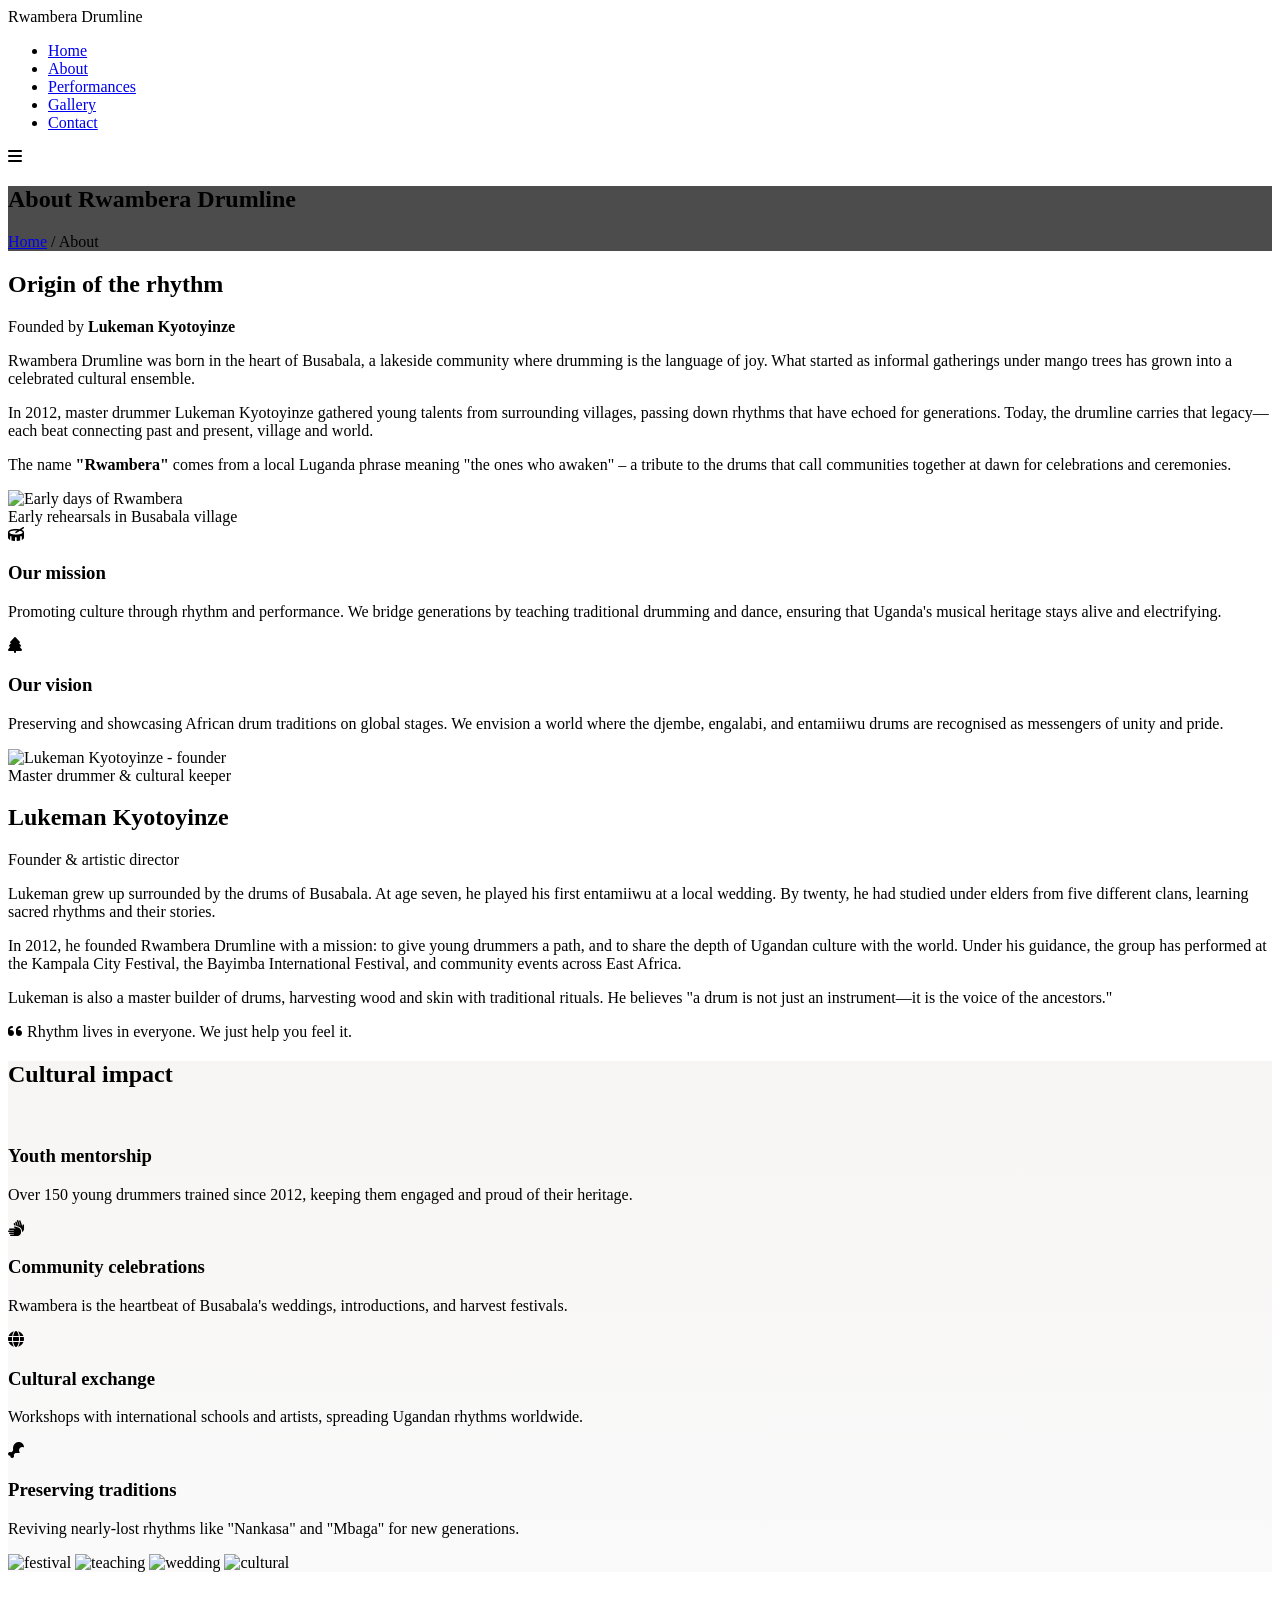
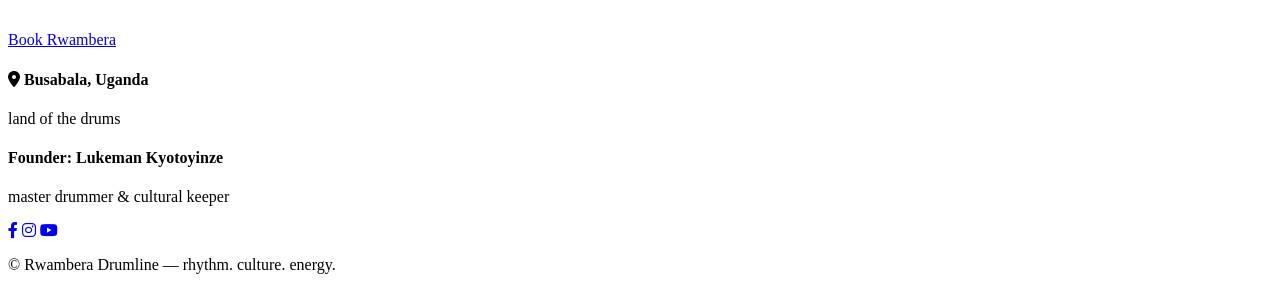
==== about.html @ b20c9728 "Create about.html" ====
<!DOCTYPE html>
<html lang="en">
<head>
  <meta charset="UTF-8">
  <meta name="viewport" content="width=device-width, initial-scale=1.0">
  <title>About Rwambera Drumline | rhythm. culture. energy.</title>
  <!-- Google Fonts + Font Awesome -->
  <link rel="preconnect" href="https://fonts.googleapis.com">
  <link rel="preconnect" href="https://fonts.gstatic.com" crossorigin>
  <link href="https://fonts.googleapis.com/css2?family=Montserrat:wght@400;600;800&family=Playfair+Display:wght@700&display=swap" rel="stylesheet">
  <link rel="stylesheet" href="https://cdnjs.cloudflare.com/ajax/libs/font-awesome/6.0.0-beta3/css/all.min.css">
  <link rel="stylesheet" href="/css/styles.css">
</head>
<body>
  <!-- ========== NAVIGATION BAR (same as index) ========== -->
  <nav class="navbar">
    <div class="container nav-container">
      <div class="logo">Rwambera<span> Drumline</span></div>
      <ul class="nav-menu">
        <li><a href="/index.html">Home</a></li>
        <li><a href="/about.html" class="active">About</a></li>
        <li><a href="/performances.html">Performances</a></li>
        <li><a href="/gallery.html">Gallery</a></li>
        <li><a href="/contact.html">Contact</a></li>
      </ul>
      <div class="hamburger"><i class="fas fa-bars"></i></div>
    </div>
  </nav>

  <!-- ========== PAGE HEADER BANNER ========== -->
  <section class="page-header" style="background-image: linear-gradient(rgba(0,0,0,0.7), rgba(0,0,0,0.7)), url('https://via.placeholder.com/1600x500/6b3f2a/ffd966?text=Drummers+silhouette+wide');">
    <div class="container page-header-content">
      <h1 class="reveal-up">About Rwambera Drumline</h1>
      <div class="breadcrumb reveal-up">
        <a href="/index.html">Home</a> <span>/</span> About
      </div>
    </div>
  </section>

  <!-- ========== STORY SECTION (origin & founder) ========== -->
  <section class="section story-section">
    <div class="container story-grid">
      <div class="story-text reveal-left">
        <h2>Origin of the rhythm</h2>
        <p class="founder-tag">Founded by <strong>Lukeman Kyotoyinze</strong></p>
        <p class="lead">Rwambera Drumline was born in the heart of Busabala, a lakeside community where drumming is the language of joy. What started as informal gatherings under mango trees has grown into a celebrated cultural ensemble.</p>
        <p>In 2012, master drummer Lukeman Kyotoyinze gathered young talents from surrounding villages, passing down rhythms that have echoed for generations. Today, the drumline carries that legacy—each beat connecting past and present, village and world.</p>
        <p>The name <strong>"Rwambera"</strong> comes from a local Luganda phrase meaning "the ones who awaken" – a tribute to the drums that call communities together at dawn for celebrations and ceremonies.</p>
      </div>
      <div class="story-image reveal-right">
        <img src="https://via.placeholder.com/600x500/8b5a2b/ffd966?text=Early+drummers+in+Busabala" alt="Early days of Rwambera">
        <div class="image-caption">Early rehearsals in Busabala village</div>
      </div>
    </div>
  </section>

  <!-- ========== MISSION & VISION (icon cards) ========== -->
  <section class="section mission-vision">
    <div class="container mission-vision-grid">
      <!-- Mission card -->
      <div class="mv-card reveal-up">
        <div class="mv-icon">
          <i class="fas fa-drum"></i>
        </div>
        <h3>Our mission</h3>
        <p>Promoting culture through rhythm and performance. We bridge generations by teaching traditional drumming and dance, ensuring that Uganda's musical heritage stays alive and electrifying.</p>
      </div>
      <!-- Vision card -->
      <div class="mv-card reveal-up" data-delay="100">
        <div class="mv-icon">
          <i class="fas fa-tree"></i>
        </div>
        <h3>Our vision</h3>
        <p>Preserving and showcasing African drum traditions on global stages. We envision a world where the djembe, engalabi, and entamiiwu drums are recognised as messengers of unity and pride.</p>
      </div>
    </div>
  </section>

  <!-- ========== FOUNDER SECTION ========== -->
  <section class="section founder-section">
    <div class="container founder-grid">
      <div class="founder-image reveal-left">
        <img src="https://via.placeholder.com/500x600/4a1f1f/d4af37?text=Lukeman+Kyotoyinze" alt="Lukeman Kyotoyinze - founder">
        <div class="founder-badge">Master drummer & cultural keeper</div>
      </div>
      <div class="founder-bio reveal-right">
        <h2>Lukeman Kyotoyinze</h2>
        <p class="subtitle">Founder & artistic director</p>
        <p>Lukeman grew up surrounded by the drums of Busabala. At age seven, he played his first entamiiwu at a local wedding. By twenty, he had studied under elders from five different clans, learning sacred rhythms and their stories.</p>
        <p>In 2012, he founded Rwambera Drumline with a mission: to give young drummers a path, and to share the depth of Ugandan culture with the world. Under his guidance, the group has performed at the Kampala City Festival, the Bayimba International Festival, and community events across East Africa.</p>
        <p>Lukeman is also a master builder of drums, harvesting wood and skin with traditional rituals. He believes "a drum is not just an instrument—it is the voice of the ancestors."</p>
        <div class="founder-quote">
          <i class="fas fa-quote-left"></i> Rhythm lives in everyone. We just help you feel it.
        </div>
      </div>
    </div>
  </section>

  <!-- ========== CULTURAL IMPACT SECTION ========== -->
  <section class="section impact-section" style="background: linear-gradient(rgba(107, 63, 42, 0.05), rgba(0,0,0,0.02));">
    <div class="container">
      <h2 class="section-title reveal-up">Cultural impact</h2>
      <div class="impact-grid">
        <div class="impact-item reveal-up">
          <i class="fas fa-children"></i>
          <h3>Youth mentorship</h3>
          <p>Over 150 young drummers trained since 2012, keeping them engaged and proud of their heritage.</p>
        </div>
        <div class="impact-item reveal-up" data-delay="100">
          <i class="fas fa-hands"></i>
          <h3>Community celebrations</h3>
          <p>Rwambera is the heartbeat of Busabala's weddings, introductions, and harvest festivals.</p>
        </div>
        <div class="impact-item reveal-up" data-delay="200">
          <i class="fas fa-globe"></i>
          <h3>Cultural exchange</h3>
          <p>Workshops with international schools and artists, spreading Ugandan rhythms worldwide.</p>
        </div>
        <div class="impact-item reveal-up" data-delay="300">
          <i class="fas fa-drumstick-bite"></i>
          <h3>Preserving traditions</h3>
          <p>Reviving nearly-lost rhythms like "Nankasa" and "Mbaga" for new generations.</p>
        </div>
      </div>
      <!-- extra visual: impact image strip -->
      <div class="impact-strip">
        <img src="https://via.placeholder.com/300x180/a0522d/ffd966?text=Festival+1" alt="festival" class="reveal-up">
        <img src="https://via.placeholder.com/300x180/8b4513/ffd966?text=teaching+kids" alt="teaching" class="reveal-up">
        <img src="https://via.placeholder.com/300x180/654321/ffd966?text=wedding+drummers" alt="wedding" class="reveal-up">
        <img src="https://via.placeholder.com/300x180/9e6b3e/ffd966?text=cultural+event" alt="cultural" class="reveal-up">
      </div>
    </div>
  </section>

  <!-- ========== CALL TO ACTION (smaller) ========== -->
  <section class="section cta cta-small" style="background: var(--deep-red); color: white;">
    <div class="container cta-content">
      <h3 class="reveal-up">Let the drums tell your story</h3>
      <a href="/contact.html" class="btn btn-outline btn-light reveal-up">Book Rwambera</a>
    </div>
  </section>

  <!-- ========== FOOTER ========== -->
  <footer class="footer">
    <div class="container footer-grid">
      <div>
        <h4><i class="fas fa-map-marker-alt gold-icon"></i> Busabala, Uganda</h4>
        <p>land of the drums</p>
      </div>
      <div>
        <h4>Founder: Lukeman Kyotoyinze</h4>
        <p>master drummer & cultural keeper</p>
      </div>
      <div class="social-links">
        <a href="#" aria-label="Facebook"><i class="fab fa-facebook-f"></i></a>
        <a href="#" aria-label="Instagram"><i class="fab fa-instagram"></i></a>
        <a href="#" aria-label="YouTube"><i class="fab fa-youtube"></i></a>
        <a href="#" aria-label="X"><i class="fab fa-x-twitter"></i></a>
      </div>
    </div>
    <div class="container bottom-credit">
      <p>© Rwambera Drumline — rhythm. culture. energy.</p>
    </div>
  </footer>

  <!-- external javascript -->
  <script src="/js/main.js"></script>
</body>
</html>
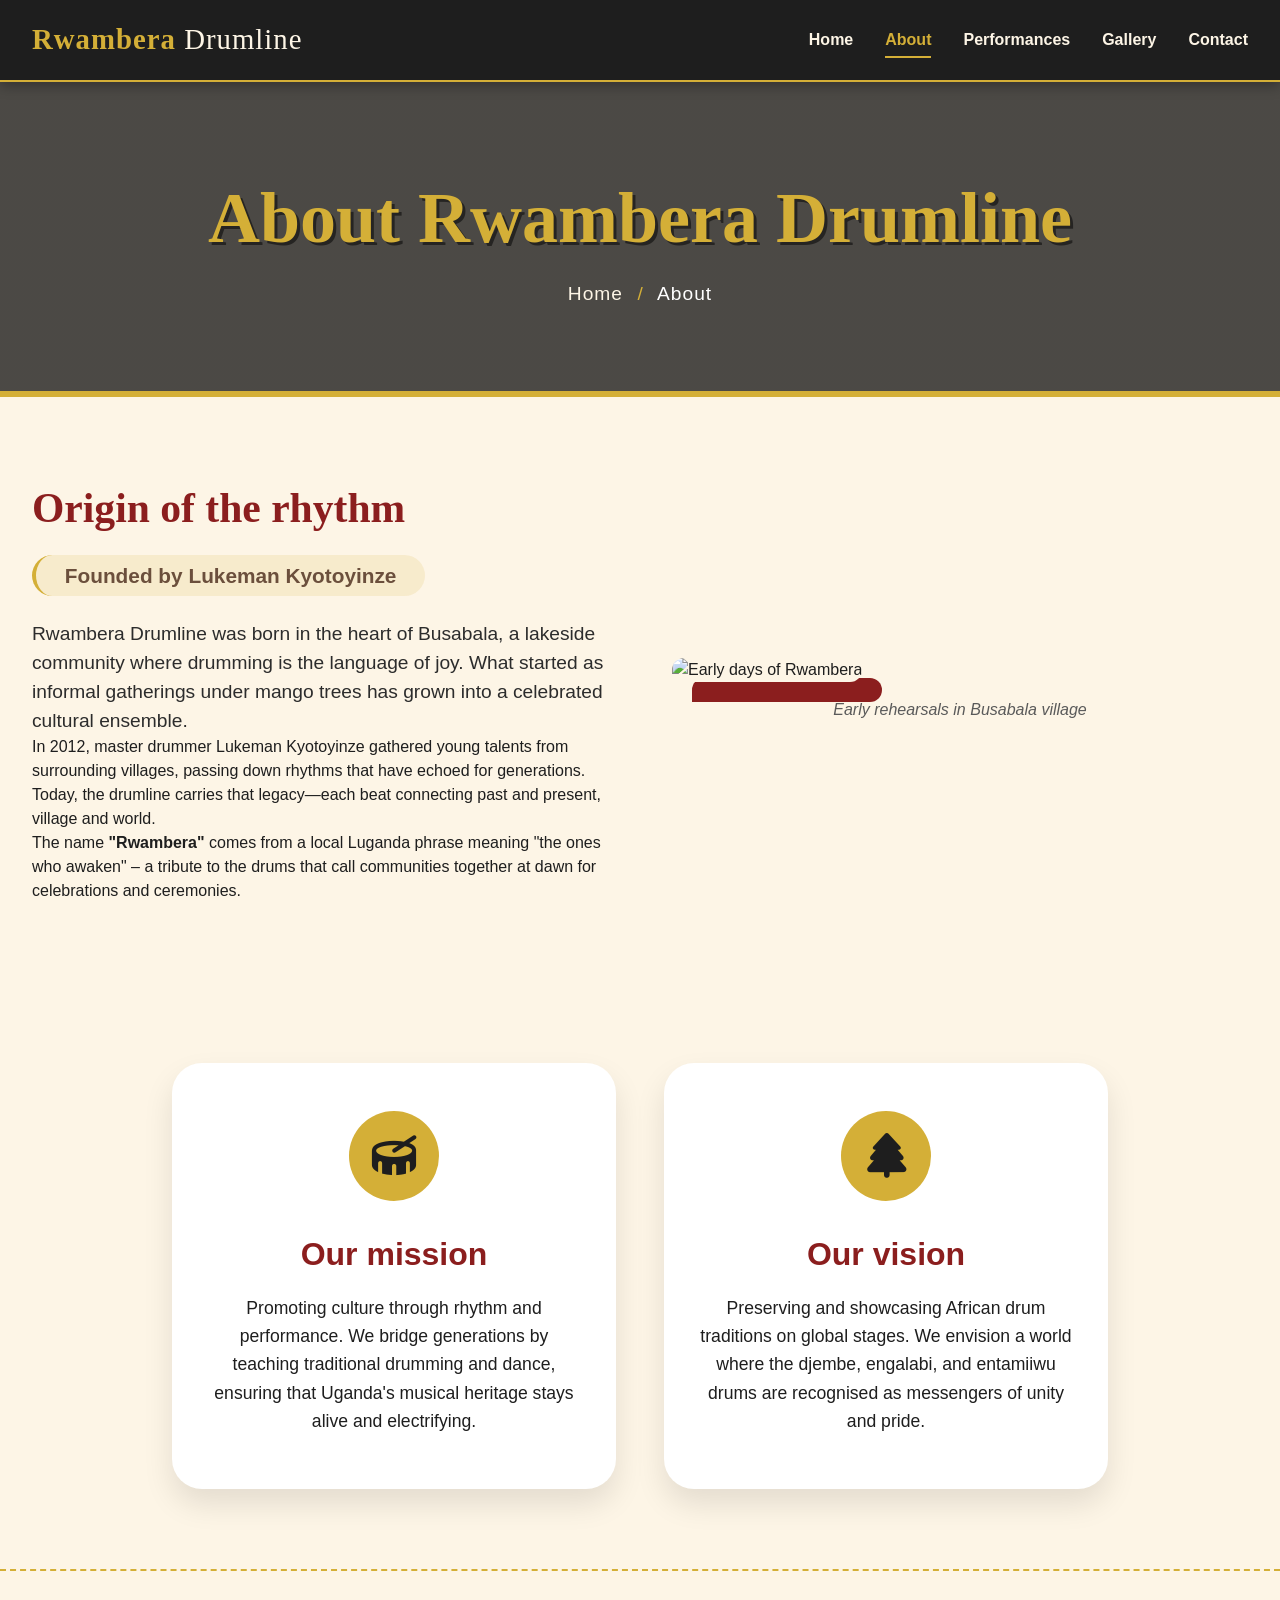
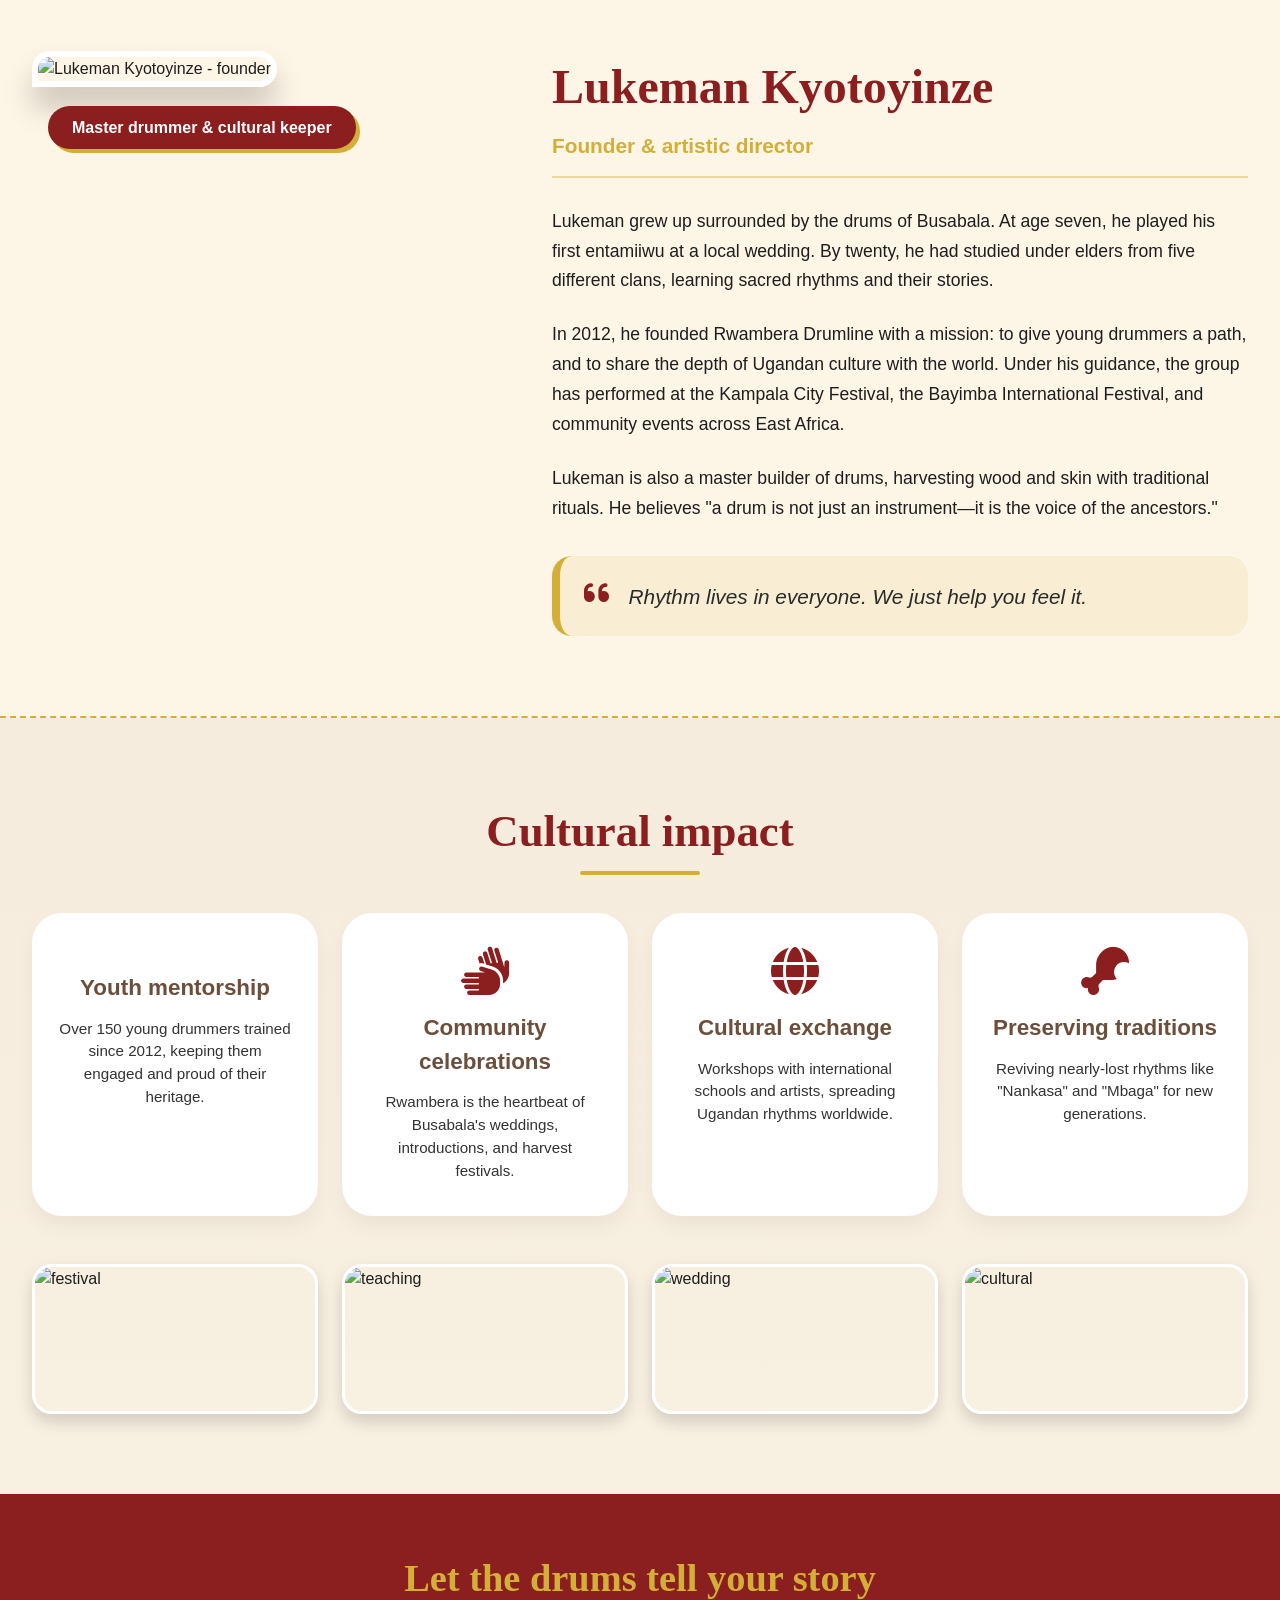
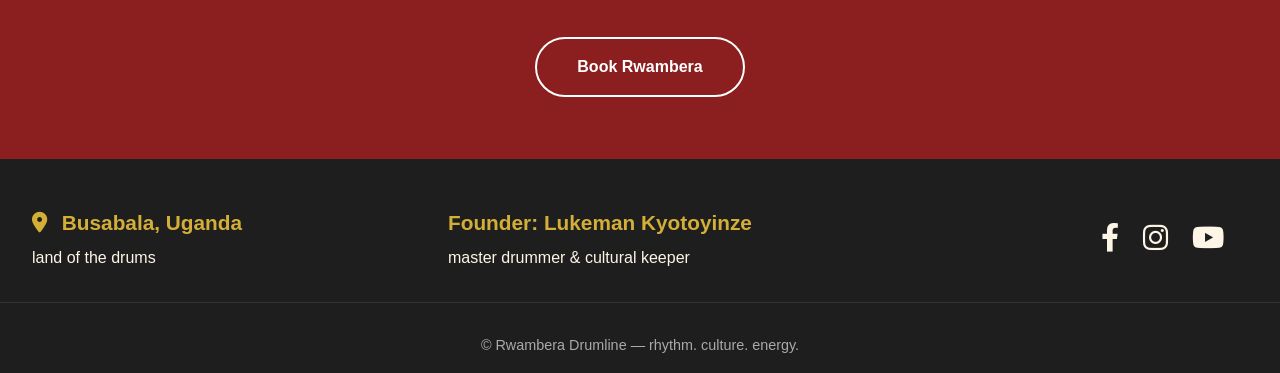
==== commit f5c73851: "Update about.html" ====
--- a/about.html
+++ b/about.html
@@ -9,7 +9,7 @@
   <link rel="preconnect" href="https://fonts.gstatic.com" crossorigin>
   <link href="https://fonts.googleapis.com/css2?family=Montserrat:wght@400;600;800&family=Playfair+Display:wght@700&display=swap" rel="stylesheet">
   <link rel="stylesheet" href="https://cdnjs.cloudflare.com/ajax/libs/font-awesome/6.0.0-beta3/css/all.min.css">
-  <link rel="stylesheet" href="/css/styles.css">
+  <link rel="stylesheet" href="css/style.css">
 </head>
 <body>
   <!-- ========== NAVIGATION BAR (same as index) ========== -->
@@ -17,11 +17,11 @@
     <div class="container nav-container">
       <div class="logo">Rwambera<span> Drumline</span></div>
       <ul class="nav-menu">
-        <li><a href="/index.html">Home</a></li>
-        <li><a href="/about.html" class="active">About</a></li>
-        <li><a href="/performances.html">Performances</a></li>
-        <li><a href="/gallery.html">Gallery</a></li>
-        <li><a href="/contact.html">Contact</a></li>
+        <li><a href="index.html">Home</a></li>
+        <li><a href="about.html" class="active">About</a></li>
+        <li><a href="performances.html">Performances</a></li>
+        <li><a href="gallery.html">Gallery</a></li>
+        <li><a href="contact.html">Contact</a></li>
       </ul>
       <div class="hamburger"><i class="fas fa-bars"></i></div>
     </div>
@@ -164,6 +164,6 @@
   </footer>
 
   <!-- external javascript -->
-  <script src="/js/main.js"></script>
+  <script src="JS/main.js"></script>
 </body>
 </html>
--- a/css/style.css
+++ b/css/style.css
@@ -0,0 +1,1614 @@
+/* /css/styles.css */
+
+* {
+  margin: 0;
+  padding: 0;
+  box-sizing: border-box;
+}
+
+:root {
+  --deep-red: #8B1E1E;        /* african earth red */
+  --gold: #D4AF37;            /* rich gold */
+  --black: #1E1E1E;           /* deep black */
+  --earth-brown: #6B4F3C;     /* clay / earth */
+  --cream: #FDF5E6;           /* warm off-white */
+  --transition: all 0.3s ease;
+}
+
+body {
+  font-family: 'Montserrat', sans-serif;
+  background-color: var(--cream);
+  color: var(--black);
+  line-height: 1.5;
+  overflow-x: hidden;
+}
+
+.container {
+  max-width: 1280px;
+  margin: 0 auto;
+  padding: 0 2rem;
+}
+
+/* ===== navigation ===== */
+.navbar {
+  background-color: var(--black);
+  color: white;
+  position: sticky;
+  top: 0;
+  z-index: 100;
+  box-shadow: 0 4px 12px rgba(0,0,0,0.3);
+  border-bottom: 2px solid var(--gold);
+}
+
+.nav-container {
+  display: flex;
+  justify-content: space-between;
+  align-items: center;
+  height: 80px;
+}
+
+.logo {
+  font-size: 1.8rem;
+  font-weight: 800;
+  letter-spacing: 1px;
+  font-family: 'Playfair Display', serif;
+  color: var(--gold);
+}
+
+.logo span {
+  font-weight: 400;
+  color: var(--cream);
+}
+
+.nav-menu {
+  display: flex;
+  gap: 2rem;
+  list-style: none;
+}
+
+.nav-menu a {
+  color: var(--cream);
+  text-decoration: none;
+  font-weight: 600;
+  padding-bottom: 0.5rem;
+  border-bottom: 2px solid transparent;
+  transition: var(--transition);
+}
+
+.nav-menu a:hover, .nav-menu a.active {
+  border-bottom-color: var(--gold);
+  color: var(--gold);
+}
+
+.hamburger {
+  display: none;
+  font-size: 1.8rem;
+  cursor: pointer;
+  color: var(--gold);
+}
+
+/* ===== hero ===== */
+.hero {
+  min-height: 90vh;
+  background-size: cover;
+  background-position: center 30%;
+  display: flex;
+  align-items: center;
+  text-align: center;
+  color: white;
+}
+
+.hero-content h1 {
+  font-size: clamp(3rem, 10vw, 5.5rem);
+  font-family: 'Playfair Display', serif;
+  line-height: 1.1;
+  text-shadow: 4px 4px 0 rgba(0,0,0,0.3);
+  color: var(--gold);
+}
+
+.hero-sub {
+  font-size: 1.8rem;
+  margin: 1rem 0 2rem;
+  font-weight: 400;
+  letter-spacing: 2px;
+  color: var(--cream);
+}
+
+.hero-btns {
+  display: flex;
+  gap: 1.5rem;
+  justify-content: center;
+  flex-wrap: wrap;
+}
+
+.btn {
+  display: inline-block;
+  padding: 1rem 2.5rem;
+  border-radius: 50px;
+  text-decoration: none;
+  font-weight: 700;
+  transition: var(--transition);
+  border: 2px solid transparent;
+}
+
+.btn-primary {
+  background-color: var(--deep-red);
+  color: white;
+}
+
+.btn-primary:hover {
+  background-color: #a12b2b;
+  transform: scale(1.05);
+  box-shadow: 0 10px 20px rgba(0,0,0,0.2);
+}
+
+.btn-outline {
+  border: 2px solid var(--gold);
+  color: white;
+  background: transparent;
+}
+
+.btn-outline:hover {
+  background-color: var(--gold);
+  color: var(--black);
+}
+
+.btn-secondary {
+  background-color: var(--earth-brown);
+  color: white;
+}
+
+.btn-secondary:hover {
+  background-color: #8b5e3c;
+}
+
+/* ===== sections ===== */
+.section {
+  padding: 5rem 0;
+}
+
+.section-title {
+  font-size: 2.8rem;
+  font-family: 'Playfair Display', serif;
+  color: var(--deep-red);
+  margin-bottom: 3rem;
+  text-align: center;
+  position: relative;
+}
+
+.section-title::after {
+  content: '';
+  width: 120px;
+  height: 4px;
+  background: var(--gold);
+  position: absolute;
+  bottom: -10px;
+  left: 50%;
+  transform: translateX(-50%);
+  border-radius: 2px;
+}
+
+/* about preview */
+.about-grid {
+  display: grid;
+  grid-template-columns: 1fr 1fr;
+  gap: 4rem;
+  align-items: center;
+}
+
+.about-text h2 {
+  font-size: 2.4rem;
+  color: var(--deep-red);
+  margin-bottom: 1rem;
+}
+
+.founder-note {
+  font-size: 1.3rem;
+  color: var(--gold);
+  background: rgba(212, 175, 55, 0.08);
+  display: inline-block;
+  padding: 0.3rem 1.5rem;
+  border-radius: 40px;
+  margin-bottom: 1.5rem;
+  font-weight: 600;
+}
+
+.about-img img {
+  width: 100%;
+  border-radius: 20px;
+  box-shadow: 20px 20px 0 var(--deep-red);
+  transition: var(--transition);
+}
+
+.about-img img:hover {
+  transform: translate(-5px, -5px);
+  box-shadow: 25px 25px 0 var(--gold);
+}
+
+.link-arrow {
+  color: var(--deep-red);
+  font-weight: 700;
+  text-decoration: none;
+  margin-top: 1.5rem;
+  display: inline-block;
+  font-size: 1.2rem;
+  border-bottom: 2px solid var(--gold);
+  padding-bottom: 0.2rem;
+}
+
+/* cards */
+.cards-grid {
+  display: grid;
+  grid-template-columns: repeat(auto-fit, minmax(180px, 1fr));
+  gap: 2rem;
+  margin-top: 2rem;
+}
+
+.card {
+  background: white;
+  padding: 2rem 1.5rem;
+  text-align: center;
+  border-radius: 16px;
+  box-shadow: 0 8px 20px rgba(0,0,0,0.1);
+  transition: var(--transition);
+  border-bottom: 4px solid transparent;
+}
+
+.card:hover {
+  transform: translateY(-10px);
+  border-bottom-color: var(--gold);
+  box-shadow: 0 16px 30px rgba(139, 30, 30, 0.2);
+}
+
+.card i {
+  font-size: 3rem;
+  color: var(--deep-red);
+  margin-bottom: 1rem;
+}
+
+.card h3 {
+  font-size: 1.4rem;
+  color: var(--black);
+  font-weight: 700;
+}
+
+/* gallery preview */
+.gallery-grid {
+  display: grid;
+  grid-template-columns: repeat(3, 1fr);
+  gap: 1.5rem;
+  margin-bottom: 3rem;
+}
+
+.gallery-grid img {
+  width: 100%;
+  height: 260px;
+  object-fit: cover;
+  border-radius: 20px;
+  box-shadow: 0 10px 20px rgba(0,0,0,0.2);
+  transition: var(--transition);
+  border: 3px solid transparent;
+}
+
+.gallery-grid img:hover {
+  transform: scale(1.02);
+  border-color: var(--gold);
+  box-shadow: 0 20px 30px rgba(0,0,0,0.3);
+}
+
+.center-btn {
+  text-align: center;
+}
+
+/* cta */
+.cta {
+  background-blend-mode: overlay;
+  color: white;
+  text-align: center;
+}
+
+.cta h2 {
+  font-size: clamp(2rem, 5vw, 3.5rem);
+  max-width: 800px;
+  margin: 0 auto 2rem;
+  line-height: 1.3;
+  font-family: 'Playfair Display', serif;
+  text-shadow: 2px 2px 0 var(--black);
+}
+
+.btn-large {
+  padding: 1.2rem 3.5rem;
+  font-size: 1.5rem;
+}
+
+/* footer */
+.footer {
+  background-color: var(--black);
+  color: var(--cream);
+  padding: 3rem 0 1rem;
+  border-top: 6px solid var(--deep-red);
+}
+
+.footer-grid {
+  display: grid;
+  grid-template-columns: repeat(3, 1fr);
+  gap: 2rem;
+  margin-bottom: 2rem;
+}
+
+.footer h4 {
+  color: var(--gold);
+  font-size: 1.3rem;
+  margin-bottom: 0.5rem;
+}
+
+.gold-icon {
+  color: var(--gold);
+  margin-right: 0.5rem;
+}
+
+.social-links {
+  display: flex;
+  gap: 1.5rem;
+  justify-content: flex-end;
+  align-items: center;
+}
+
+.social-links a {
+  color: var(--cream);
+  font-size: 1.8rem;
+  transition: var(--transition);
+}
+
+.social-links a:hover {
+  color: var(--gold);
+  transform: translateY(-5px);
+}
+
+.bottom-credit {
+  text-align: center;
+  padding-top: 2rem;
+  font-size: 0.9rem;
+  color: #aaa;
+  border-top: 1px solid #333;
+}
+
+/* ===== scroll reveal effects (base hidden) ===== */
+.reveal-up, .reveal-left, .reveal-right {
+  opacity: 0;
+  transition: all 0.8s cubic-bezier(0.5, 0, 0, 1);
+}
+
+.reveal-up {
+  transform: translateY(50px);
+}
+
+.reveal-left {
+  transform: translateX(-50px);
+}
+
+.reveal-right {
+  transform: translateX(50px);
+}
+
+.reveal-up.active, .reveal-left.active, .reveal-right.active {
+  opacity: 1;
+  transform: translate(0, 0);
+}
+
+/* ===== responsive ===== */
+@media (max-width: 992px) {
+  .about-grid {
+    grid-template-columns: 1fr;
+    text-align: center;
+  }
+  .about-img img {
+    max-width: 80%;
+    margin: 0 auto;
+    display: block;
+  }
+  .gallery-grid {
+    grid-template-columns: repeat(2, 1fr);
+  }
+  .footer-grid {
+    grid-template-columns: 1fr;
+    text-align: center;
+  }
+  .social-links {
+    justify-content: center;
+  }
+}
+
+@media (max-width: 768px) {
+  .nav-menu {
+    position: fixed;
+    left: -100%;
+    top: 80px;
+    flex-direction: column;
+    background-color: var(--black);
+    width: 100%;
+    text-align: center;
+    padding: 2rem 0;
+    gap: 1.5rem;
+    transition: 0.3s;
+    border-top: 2px solid var(--gold);
+  }
+  .nav-menu.active {
+    left: 0;
+  }
+  .hamburger {
+    display: block;
+  }
+  .hero-btns {
+    flex-direction: column;
+    align-items: center;
+  }
+  .btn {
+    width: 80%;
+  }
+  .gallery-grid {
+    grid-template-columns: 1fr;
+  }
+  .cards-grid {
+    grid-template-columns: 1fr 1fr;
+  }
+}
+
+@media (max-width: 480px) {
+  .cards-grid {
+    grid-template-columns: 1fr;
+  }
+  .container {
+    padding: 0 1.2rem;
+  }
+}
+
+
+
+
+/* additional / about page specific styles – add to /css/styles.css */
+
+/* page header banner */
+.page-header {
+  background-size: cover;
+  background-position: center 30%;
+  min-height: 35vh;
+  display: flex;
+  align-items: center;
+  text-align: center;
+  color: white;
+  border-bottom: 6px solid var(--gold);
+}
+
+.page-header-content h1 {
+  font-size: clamp(2.8rem, 8vw, 4.5rem);
+  font-family: 'Playfair Display', serif;
+  color: var(--gold);
+  text-shadow: 3px 3px 0 rgba(0,0,0,0.5);
+  margin-bottom: 0.5rem;
+}
+
+.breadcrumb {
+  font-size: 1.2rem;
+  letter-spacing: 1px;
+}
+
+.breadcrumb a {
+  color: var(--cream);
+  text-decoration: none;
+  border-bottom: 1px solid transparent;
+  transition: var(--transition);
+}
+
+.breadcrumb a:hover {
+  border-bottom-color: var(--gold);
+  color: var(--gold);
+}
+
+.breadcrumb span {
+  margin: 0 0.5rem;
+  color: var(--gold);
+}
+
+/* story section */
+.story-grid {
+  display: grid;
+  grid-template-columns: 1fr 1fr;
+  gap: 4rem;
+  align-items: center;
+}
+
+.story-text h2 {
+  font-size: 2.6rem;
+  color: var(--deep-red);
+  margin-bottom: 1rem;
+  font-family: 'Playfair Display', serif;
+}
+
+.founder-tag {
+  background: rgba(212, 175, 55, 0.15);
+  display: inline-block;
+  padding: 0.3rem 1.8rem;
+  border-radius: 30px;
+  font-size: 1.3rem;
+  margin-bottom: 1.5rem;
+  color: var(--earth-brown);
+  font-weight: 600;
+  border-left: 4px solid var(--gold);
+}
+
+.lead {
+  font-size: 1.2rem;
+  font-weight: 500;
+  color: #2c2c2c;
+}
+
+.story-image img {
+  width: 100%;
+  border-radius: 30px 30px 30px 0;
+  box-shadow: 20px 20px 0 var(--deep-red);
+  transition: var(--transition);
+}
+
+.story-image img:hover {
+  box-shadow: 20px 20px 0 var(--gold);
+  transform: translate(-5px, -5px);
+}
+
+.image-caption {
+  margin-top: 1rem;
+  font-style: italic;
+  color: #5a5a5a;
+  text-align: center;
+  font-weight: 500;
+}
+
+/* mission vision cards */
+.mission-vision-grid {
+  display: grid;
+  grid-template-columns: 1fr 1fr;
+  gap: 3rem;
+  max-width: 1000px;
+  margin: 0 auto;
+}
+
+.mv-card {
+  background: white;
+  padding: 3rem 2rem;
+  border-radius: 30px;
+  text-align: center;
+  box-shadow: 0 15px 30px rgba(0,0,0,0.1);
+  transition: all 0.4s;
+  border-bottom: 6px solid transparent;
+}
+
+.mv-card:hover {
+  transform: translateY(-15px);
+  border-bottom-color: var(--deep-red);
+  box-shadow: 0 25px 40px rgba(139,30,30,0.15);
+}
+
+.mv-icon {
+  background: var(--gold);
+  width: 90px;
+  height: 90px;
+  border-radius: 50%;
+  display: flex;
+  align-items: center;
+  justify-content: center;
+  margin: 0 auto 1.8rem;
+  font-size: 2.8rem;
+  color: var(--black);
+  transition: var(--transition);
+}
+
+.mv-card:hover .mv-icon {
+  background: var(--deep-red);
+  color: white;
+  transform: rotate(5deg) scale(1.05);
+}
+
+.mv-card h3 {
+  font-size: 2rem;
+  color: var(--deep-red);
+  margin-bottom: 1rem;
+  font-weight: 700;
+}
+
+.mv-card p {
+  font-size: 1.1rem;
+  line-height: 1.6;
+}
+
+/* founder section */
+.founder-section {
+  background: var(--cream);
+  border-top: 2px dashed var(--gold);
+  border-bottom: 2px dashed var(--gold);
+}
+
+.founder-grid {
+  display: grid;
+  grid-template-columns: 1fr 1.5fr;
+  gap: 3.5rem;
+  align-items: start;
+}
+
+.founder-image {
+  position: relative;
+}
+
+.founder-image img {
+  width: 100%;
+  border-radius: 40px 40px 40px 0;
+  border: 6px solid white;
+  box-shadow: 0 20px 30px rgba(0,0,0,0.2);
+  transition: var(--transition);
+}
+
+.founder-image img:hover {
+  transform: scale(1.02);
+  border-color: var(--gold);
+}
+
+.founder-badge {
+  background: var(--deep-red);
+  color: white;
+  padding: 0.6rem 1.5rem;
+  font-weight: 600;
+  display: inline-block;
+  border-radius: 50px;
+  margin-top: 1.2rem;
+  margin-left: 1rem;
+  box-shadow: 4px 4px 0 var(--gold);
+}
+
+.founder-bio h2 {
+  font-size: 3rem;
+  color: var(--deep-red);
+  margin-bottom: 0.3rem;
+  font-family: 'Playfair Display', serif;
+}
+
+.founder-bio .subtitle {
+  font-size: 1.3rem;
+  color: var(--gold);
+  font-weight: 600;
+  margin-bottom: 1.8rem;
+  border-bottom: 2px solid rgba(212,175,55,0.4);
+  padding-bottom: 0.8rem;
+}
+
+.founder-bio p {
+  margin-bottom: 1.5rem;
+  font-size: 1.1rem;
+  line-height: 1.7;
+}
+
+.founder-quote {
+  background: rgba(212,175,55,0.1);
+  padding: 1.5rem;
+  border-radius: 20px;
+  font-size: 1.3rem;
+  font-style: italic;
+  border-left: 8px solid var(--gold);
+  margin-top: 2rem;
+  color: #2a2a2a;
+}
+
+.founder-quote i {
+  color: var(--deep-red);
+  margin-right: 0.8rem;
+  font-size: 1.8rem;
+}
+
+/* impact section */
+.impact-grid {
+  display: grid;
+  grid-template-columns: repeat(4, 1fr);
+  gap: 1.5rem;
+  margin: 3rem 0;
+}
+
+.impact-item {
+  background: white;
+  padding: 2rem 1.5rem;
+  border-radius: 30px;
+  text-align: center;
+  box-shadow: 0 10px 20px rgba(0,0,0,0.05);
+  transition: var(--transition);
+  border: 2px solid transparent;
+}
+
+.impact-item:hover {
+  border-color: var(--gold);
+  transform: scale(1.03);
+  background: #fffcf0;
+}
+
+.impact-item i {
+  font-size: 3rem;
+  color: var(--deep-red);
+  margin-bottom: 1rem;
+}
+
+.impact-item h3 {
+  font-size: 1.4rem;
+  color: var(--earth-brown);
+  margin-bottom: 0.8rem;
+}
+
+.impact-item p {
+  font-size: 0.95rem;
+  color: #333;
+}
+
+.impact-strip {
+  display: grid;
+  grid-template-columns: repeat(4, 1fr);
+  gap: 1.5rem;
+  margin-top: 3rem;
+}
+
+.impact-strip img {
+  width: 100%;
+  height: 150px;
+  object-fit: cover;
+  border-radius: 20px;
+  border: 3px solid white;
+  box-shadow: 0 8px 16px rgba(0,0,0,0.15);
+  transition: var(--transition);
+}
+
+.impact-strip img:hover {
+  border-color: var(--gold);
+  transform: translateY(-8px);
+}
+
+/* CTA small */
+.cta-small {
+  padding: 3.5rem 0;
+  background: var(--deep-red);
+}
+
+.cta-small h3 {
+  font-size: 2.4rem;
+  margin-bottom: 1.8rem;
+  font-family: 'Playfair Display', serif;
+  color: var(--gold);
+}
+
+.btn-light {
+  border-color: white;
+  color: white;
+}
+
+.btn-light:hover {
+  background: white;
+  color: var(--deep-red);
+}
+
+/* responsive for about page */
+@media (max-width: 992px) {
+  .story-grid {
+    grid-template-columns: 1fr;
+    gap: 2.5rem;
+  }
+  .founder-grid {
+    grid-template-columns: 1fr;
+  }
+  .impact-grid {
+    grid-template-columns: repeat(2, 1fr);
+  }
+  .impact-strip {
+    grid-template-columns: repeat(2, 1fr);
+  }
+}
+
+@media (max-width: 768px) {
+  .mission-vision-grid {
+    grid-template-columns: 1fr;
+    gap: 2rem;
+  }
+  .impact-grid {
+    grid-template-columns: 1fr;
+  }
+  .impact-strip {
+    grid-template-columns: 1fr;
+  }
+  .founder-bio h2 {
+    font-size: 2.5rem;
+  }
+}
+
+@media (max-width: 480px) {
+  .page-header-content h1 {
+    font-size: 2.5rem;
+  }
+  .story-text h2 {
+    font-size: 2rem;
+  }
+  .founder-badge {
+    font-size: 0.9rem;
+  }
+  }
+
+
+
+/* additional / performances page specific styles – add to /css/styles.css */
+
+/* section subtitle */
+.section-subtitle {
+  text-align: center;
+  font-size: 1.3rem;
+  color: var(--earth-brown);
+  margin-top: -1.5rem;
+  margin-bottom: 3rem;
+  font-weight: 400;
+}
+
+/* events grid (cards) */
+.events-grid {
+  display: grid;
+  grid-template-columns: repeat(3, 1fr);
+  gap: 2rem;
+  margin-top: 2rem;
+}
+
+.event-card {
+  background: white;
+  padding: 2.2rem 1.8rem;
+  border-radius: 30px;
+  box-shadow: 0 15px 30px rgba(0,0,0,0.08);
+  transition: all 0.4s ease;
+  text-align: center;
+  border: 2px solid transparent;
+  position: relative;
+  overflow: hidden;
+}
+
+.event-card::after {
+  content: '';
+  position: absolute;
+  bottom: 0;
+  left: 0;
+  width: 100%;
+  height: 6px;
+  background: linear-gradient(90deg, var(--deep-red), var(--gold));
+  transform: scaleX(0);
+  transition: transform 0.4s ease;
+  transform-origin: left;
+}
+
+.event-card:hover::after {
+  transform: scaleX(1);
+}
+
+.event-card:hover {
+  transform: translateY(-15px);
+  border-color: var(--gold);
+  box-shadow: 0 30px 40px rgba(139,30,30,0.15);
+}
+
+.event-icon {
+  background: var(--deep-red);
+  width: 90px;
+  height: 90px;
+  border-radius: 50%;
+  display: flex;
+  align-items: center;
+  justify-content: center;
+  margin: 0 auto 1.5rem;
+  font-size: 2.8rem;
+  color: white;
+  transition: var(--transition);
+  border: 4px solid var(--gold);
+}
+
+.event-card:hover .event-icon {
+  background: var(--gold);
+  color: var(--black);
+  border-color: var(--deep-red);
+  transform: rotate(8deg) scale(1.05);
+}
+
+.event-card h3 {
+  font-size: 1.8rem;
+  color: var(--deep-red);
+  margin-bottom: 0.8rem;
+  font-weight: 700;
+}
+
+.event-card p {
+  color: #2d2d2d;
+  margin-bottom: 1.5rem;
+  line-height: 1.5;
+  font-size: 1rem;
+}
+
+.event-tag {
+  background: rgba(212,175,55,0.15);
+  padding: 0.4rem 1.2rem;
+  border-radius: 50px;
+  font-size: 0.85rem;
+  font-weight: 600;
+  color: var(--earth-brown);
+  letter-spacing: 0.5px;
+  border: 1px solid var(--gold);
+}
+
+/* experience section */
+.experience-section {
+  background: #faf3e8;  /* warm earth tone */
+  border-top: 4px solid var(--gold);
+  border-bottom: 4px solid var(--gold);
+}
+
+.experience-grid {
+  display: grid;
+  grid-template-columns: 1fr 1fr;
+  gap: 4rem;
+  align-items: center;
+}
+
+.experience-text h2 {
+  font-size: 2.8rem;
+  color: var(--deep-red);
+  margin-bottom: 1.5rem;
+  font-family: 'Playfair Display', serif;
+  line-height: 1.2;
+}
+
+.experience-lead {
+  font-size: 1.2rem;
+  font-weight: 500;
+  color: #3a2a1f;
+  margin-bottom: 2rem;
+  border-left: 6px solid var(--gold);
+  padding-left: 1.5rem;
+}
+
+.experience-features {
+  margin: 2.5rem 0;
+}
+
+.feature {
+  display: flex;
+  gap: 1rem;
+  align-items: flex-start;
+  margin-bottom: 1.5rem;
+  font-size: 1.1rem;
+}
+
+.feature i {
+  font-size: 1.8rem;
+  min-width: 2.2rem;
+  color: var(--deep-red);
+}
+
+.feature strong {
+  color: var(--deep-red);
+  font-weight: 700;
+}
+
+.experience-outro {
+  font-size: 1.1rem;
+  background: rgba(212,175,55,0.08);
+  padding: 1.8rem;
+  border-radius: 20px;
+  border-left: 8px solid var(--deep-red);
+  line-height: 1.7;
+}
+
+.experience-visual img {
+  width: 100%;
+  border-radius: 40px 40px 40px 0;
+  box-shadow: 25px 25px 0 var(--deep-red);
+  transition: var(--transition);
+  border: 4px solid white;
+}
+
+.experience-visual img:hover {
+  box-shadow: 25px 25px 0 var(--gold);
+  transform: translate(-5px, -5px);
+}
+
+.visual-caption {
+  margin-top: 1.2rem;
+  font-style: italic;
+  color: #5a4a3a;
+  font-weight: 500;
+  text-align: center;
+}
+
+/* booking cta */
+.booking-cta {
+  padding: 5rem 0;
+  color: white;
+  text-align: center;
+}
+
+.booking-cta-content h2 {
+  font-size: clamp(2.5rem, 6vw, 4rem);
+  font-family: 'Playfair Display', serif;
+  margin-bottom: 1rem;
+  color: var(--gold);
+  text-shadow: 3px 3px 0 rgba(0,0,0,0.3);
+}
+
+.booking-cta-content p {
+  font-size: 1.4rem;
+  margin-bottom: 2.5rem;
+  opacity: 0.95;
+}
+
+.booking-note {
+  font-size: 1rem !important;
+  margin-top: 2rem;
+  opacity: 0.8;
+  background: rgba(0,0,0,0.3);
+  display: inline-block;
+  padding: 0.5rem 2rem;
+  border-radius: 50px;
+}
+
+.btn-large {
+  padding: 1.2rem 3.5rem;
+  font-size: 1.5rem;
+  background: var(--deep-red);
+  border: 2px solid var(--gold);
+}
+
+.btn-large:hover {
+  background: var(--gold);
+  color: var(--black);
+  border-color: white;
+}
+
+/* responsive */
+@media (max-width: 992px) {
+  .events-grid {
+    grid-template-columns: repeat(2, 1fr);
+  }
+  .experience-grid {
+    grid-template-columns: 1fr;
+    gap: 2.5rem;
+  }
+  .experience-visual {
+    order: -1;
+    max-width: 80%;
+    margin: 0 auto;
+  }
+}
+
+@media (max-width: 768px) {
+  .events-grid {
+    grid-template-columns: 1fr;
+    max-width: 500px;
+    margin-left: auto;
+    margin-right: auto;
+  }
+  .experience-text h2 {
+    font-size: 2.2rem;
+  }
+  .booking-cta-content h2 {
+    font-size: 2.2rem;
+  }
+}
+
+@media (max-width: 480px) {
+  .event-card {
+    padding: 1.8rem 1.2rem;
+  }
+  .feature {
+    flex-direction: column;
+    text-align: center;
+  }
+  .feature i {
+    margin-bottom: 0.5rem;
+  }
+  .experience-visual {
+    max-width: 100%;
+  }
+}
+
+
+
+/* additional / gallery page specific styles – add to /css/styles.css */
+
+/* gallery section adjustments */
+.gallery-section {
+  background: #fefaf2; /* warm off-white */
+}
+
+.gallery-grid {
+  display: grid;
+  grid-template-columns: repeat(3, 1fr);
+  gap: 1.8rem;
+  margin: 3rem 0 2rem;
+}
+
+.gallery-item {
+  position: relative;
+  overflow: hidden;
+  border-radius: 20px;
+  box-shadow: 0 12px 24px rgba(0,0,0,0.15);
+  cursor: pointer;
+  transition: var(--transition);
+  aspect-ratio: 4/3;
+  border: 3px solid white;
+}
+
+.gallery-item img {
+  width: 100%;
+  height: 100%;
+  object-fit: cover;
+  display: block;
+  transition: transform 0.6s ease, filter 0.4s ease;
+}
+
+.gallery-item:hover {
+  transform: translateY(-8px);
+  box-shadow: 0 20px 30px rgba(139,30,30,0.25);
+  border-color: var(--gold);
+}
+
+.gallery-item:hover img {
+  transform: scale(1.07);
+  filter: brightness(1.1) contrast(1.1);
+}
+
+.gallery-caption {
+  position: absolute;
+  bottom: 0;
+  left: 0;
+  right: 0;
+  background: linear-gradient(transparent, rgba(0,0,0,0.8));
+  color: white;
+  padding: 1.2rem 1rem 0.8rem;
+  font-weight: 600;
+  font-size: 1.2rem;
+  text-align: center;
+  transform: translateY(100%);
+  transition: transform 0.4s ease;
+  backdrop-filter: blur(2px);
+  border-top: 2px solid var(--gold);
+}
+
+.gallery-item:hover .gallery-caption {
+  transform: translateY(0);
+}
+
+/* lightbox styles */
+.lightbox {
+  display: none;
+  position: fixed;
+  top: 0;
+  left: 0;
+  width: 100%;
+  height: 100%;
+  background-color: rgba(0,0,0,0.95);
+  z-index: 1000;
+  justify-content: center;
+  align-items: center;
+  backdrop-filter: blur(8px);
+}
+
+.lightbox.active {
+  display: flex;
+}
+
+.lightbox-content {
+  max-width: 90vw;
+  max-height: 85vh;
+  position: relative;
+  border: 6px solid var(--gold);
+  border-radius: 12px;
+  background: black;
+  box-shadow: 0 30px 60px rgba(212,175,55,0.3);
+  animation: lightboxFadeIn 0.3s;
+}
+
+@keyframes lightboxFadeIn {
+  from { opacity: 0; transform: scale(0.9); }
+  to { opacity: 1; transform: scale(1); }
+}
+
+#lightbox-img {
+  max-width: 100%;
+  max-height: 75vh;
+  display: block;
+  border-radius: 8px;
+}
+
+.lightbox-caption {
+  color: white;
+  background: linear-gradient(transparent, rgba(139,30,30,0.9));
+  padding: 1.2rem;
+  font-size: 1.3rem;
+  font-weight: 600;
+  text-align: center;
+  border-top: 2px solid var(--gold);
+  letter-spacing: 0.5px;
+}
+
+.lightbox-close {
+  position: absolute;
+  top: 20px;
+  right: 30px;
+  font-size: 3rem;
+  color: var(--gold);
+  cursor: pointer;
+  z-index: 1010;
+  transition: transform 0.2s;
+  text-shadow: 2px 2px 0 black;
+}
+
+.lightbox-close:hover {
+  transform: scale(1.2);
+  color: white;
+}
+
+.lightbox-prev,
+.lightbox-next {
+  position: absolute;
+  top: 50%;
+  transform: translateY(-50%);
+  font-size: 3.5rem;
+  color: var(--gold);
+  background: rgba(0,0,0,0.5);
+  padding: 0.5rem 1.2rem;
+  border-radius: 40px;
+  cursor: pointer;
+  z-index: 1010;
+  transition: all 0.2s;
+  border: 2px solid var(--gold);
+}
+
+.lightbox-prev {
+  left: 20px;
+}
+
+.lightbox-next {
+  right: 20px;
+}
+
+.lightbox-prev:hover,
+.lightbox-next:hover {
+  background: var(--deep-red);
+  color: white;
+  border-color: white;
+}
+
+/* responsive gallery */
+@media (max-width: 992px) {
+  .gallery-grid {
+    grid-template-columns: repeat(2, 1fr);
+  }
+}
+
+@media (max-width: 600px) {
+  .gallery-grid {
+    grid-template-columns: 1fr;
+  }
+  .lightbox-prev, .lightbox-next {
+    font-size: 2rem;
+    padding: 0.3rem 0.8rem;
+  }
+  .lightbox-close {
+    top: 10px;
+    right: 15px;
+    font-size: 2.5rem;
+  }
+    }
+
+
+
+/* additional / contact page specific styles – add to /css/styles.css */
+
+/* contact cards */
+.contact-info-section {
+  background: #fefaf2;
+  padding-bottom: 2rem;
+}
+
+.contact-cards-grid {
+  display: grid;
+  grid-template-columns: repeat(4, 1fr);
+  gap: 2rem;
+  margin-top: 2rem;
+}
+
+.contact-card {
+  background: white;
+  padding: 2rem 1.5rem;
+  border-radius: 30px;
+  text-align: center;
+  box-shadow: 0 15px 30px rgba(0,0,0,0.08);
+  transition: var(--transition);
+  border: 2px solid transparent;
+  position: relative;
+  overflow: hidden;
+}
+
+.contact-card::after {
+  content: '';
+  position: absolute;
+  bottom: 0;
+  left: 0;
+  width: 100%;
+  height: 5px;
+  background: linear-gradient(90deg, var(--deep-red), var(--gold));
+  transform: scaleX(0);
+  transition: transform 0.4s ease;
+}
+
+.contact-card:hover::after {
+  transform: scaleX(1);
+}
+
+.contact-card:hover {
+  transform: translateY(-10px);
+  border-color: var(--gold);
+  box-shadow: 0 25px 40px rgba(139,30,30,0.15);
+}
+
+.contact-icon {
+  background: var(--deep-red);
+  width: 80px;
+  height: 80px;
+  border-radius: 50%;
+  display: flex;
+  align-items: center;
+  justify-content: center;
+  margin: 0 auto 1.5rem;
+  font-size: 2.5rem;
+  color: white;
+  border: 4px solid var(--gold);
+  transition: var(--transition);
+}
+
+.contact-card:hover .contact-icon {
+  background: var(--gold);
+  color: var(--black);
+  border-color: var(--deep-red);
+  transform: rotate(360deg) scale(1.05);
+}
+
+.contact-card h3 {
+  font-size: 1.6rem;
+  color: var(--deep-red);
+  margin-bottom: 0.8rem;
+  font-weight: 700;
+}
+
+.contact-detail {
+  font-size: 1.2rem;
+  font-weight: 600;
+  color: #2a2a2a;
+  margin-bottom: 0.3rem;
+}
+
+.contact-sub {
+  font-size: 0.9rem;
+  color: #6a4e3a;
+  opacity: 0.9;
+}
+
+/* booking section */
+.booking-section {
+  background: linear-gradient(145deg, #fff8ed, #fef2e0);
+  border-top: 4px solid var(--gold);
+  border-bottom: 4px solid var(--gold);
+}
+
+.booking-grid {
+  display: grid;
+  grid-template-columns: 1fr 1fr;
+  gap: 3.5rem;
+  align-items: start;
+}
+
+/* form styles */
+.booking-form-container {
+  background: white;
+  padding: 2.5rem;
+  border-radius: 40px 40px 40px 0;
+  box-shadow: 20px 20px 0 var(--deep-red);
+  border: 2px solid var(--gold);
+}
+
+.form-title {
+  font-size: 2.4rem;
+  font-family: 'Playfair Display', serif;
+  color: var(--deep-red);
+  margin-bottom: 0.5rem;
+}
+
+.form-subtitle {
+  color: #4a3a2a;
+  margin-bottom: 2rem;
+  font-style: italic;
+}
+
+.booking-form .form-group {
+  margin-bottom: 1.5rem;
+}
+
+.booking-form label {
+  display: block;
+  margin-bottom: 0.4rem;
+  font-weight: 600;
+  color: var(--earth-brown);
+  font-size: 1rem;
+}
+
+.booking-form label i {
+  color: var(--gold);
+  margin-right: 0.5rem;
+}
+
+.booking-form input,
+.booking-form select,
+.booking-form textarea {
+  width: 100%;
+  padding: 0.9rem 1.2rem;
+  border: 2px solid #ddd2b8;
+  border-radius: 50px;
+  font-family: 'Montserrat', sans-serif;
+  font-size: 1rem;
+  transition: var(--transition);
+  background: #fefcf7;
+}
+
+.booking-form textarea {
+  border-radius: 30px;
+  resize: vertical;
+}
+
+.booking-form input:focus,
+.booking-form select:focus,
+.booking-form textarea:focus {
+  outline: none;
+  border-color: var(--deep-red);
+  box-shadow: 0 0 0 4px rgba(212,175,55,0.2);
+}
+
+.btn-submit {
+  width: 100%;
+  padding: 1.1rem;
+  font-size: 1.3rem;
+  background: var(--deep-red);
+  border: 2px solid var(--gold);
+  border-radius: 60px;
+  cursor: pointer;
+  transition: var(--transition);
+  color: white;
+  font-weight: 800;
+  letter-spacing: 1px;
+}
+
+.btn-submit:hover {
+  background: var(--gold);
+  color: var(--black);
+  border-color: var(--deep-red);
+  transform: scale(1.02);
+  box-shadow: 0 10px 20px rgba(0,0,0,0.2);
+}
+
+.form-note {
+  margin-top: 1rem;
+  font-size: 0.85rem;
+  color: #7a6b5a;
+  text-align: center;
+}
+
+/* map side */
+.map-side {
+  display: flex;
+  flex-direction: column;
+  gap: 1.5rem;
+}
+
+.map-placeholder {
+  background: #4a3a2a;
+  border-radius: 30px 30px 30px 0;
+  overflow: hidden;
+  box-shadow: 20px 20px 0 var(--gold);
+  border: 3px solid white;
+  height: 320px;
+  position: relative;
+}
+
+.map-placeholder iframe {
+  width: 100%;
+  height: 100%;
+  filter: grayscale(20%) sepia(10%) hue-rotate(350deg) brightness(0.95);
+  transition: var(--transition);
+}
+
+.map-placeholder:hover iframe {
+  filter: grayscale(0%) sepia(0%);
+}
+
+.map-fallback {
+  display: none; /* only if iframe fails */
+}
+
+.map-placeholder img {
+  width: 100%;
+  height: 100%;
+  object-fit: cover;
+}
+
+.map-note {
+  background: white;
+  padding: 1.2rem 1.8rem;
+  border-radius: 60px;
+  font-weight: 500;
+  box-shadow: 0 10px 20px rgba(0,0,0,0.1);
+  border-left: 8px solid var(--deep-red);
+}
+
+.contact-mini {
+  background: var(--deep-red);
+  color: white;
+  padding: 1.2rem 1.8rem;
+  border-radius: 60px;
+  font-weight: 500;
+  text-align: center;
+  border: 2px solid var(--gold);
+}
+
+.contact-mini i {
+  color: var(--gold);
+}
+
+/* responsive */
+@media (max-width: 1100px) {
+  .contact-cards-grid {
+    grid-template-columns: repeat(2, 1fr);
+  }
+}
+
+@media (max-width: 992px) {
+  .booking-grid {
+    grid-template-columns: 1fr;
+    gap: 3rem;
+  }
+  .map-side {
+    order: -1; /* map above form on tablet */
+    max-width: 600px;
+    margin: 0 auto;
+  }
+}
+
+@media (max-width: 768px) {
+  .contact-cards-grid {
+    grid-template-columns: 1fr;
+    max-width: 400px;
+    margin-left: auto;
+    margin-right: auto;
+  }
+  .booking-form-container {
+    padding: 1.8rem;
+    box-shadow: 10px 10px 0 var(--deep-red);
+  }
+  .form-title {
+    font-size: 2rem;
+  }
+  .map-placeholder {
+    height: 250px;
+  }
+}
+
+@media (max-width: 480px) {
+  .booking-form input,
+  .booking-form select,
+  .booking-form textarea {
+    padding: 0.7rem 1rem;
+  }
+  .btn-submit {
+    font-size: 1.1rem;
+  }
+  }
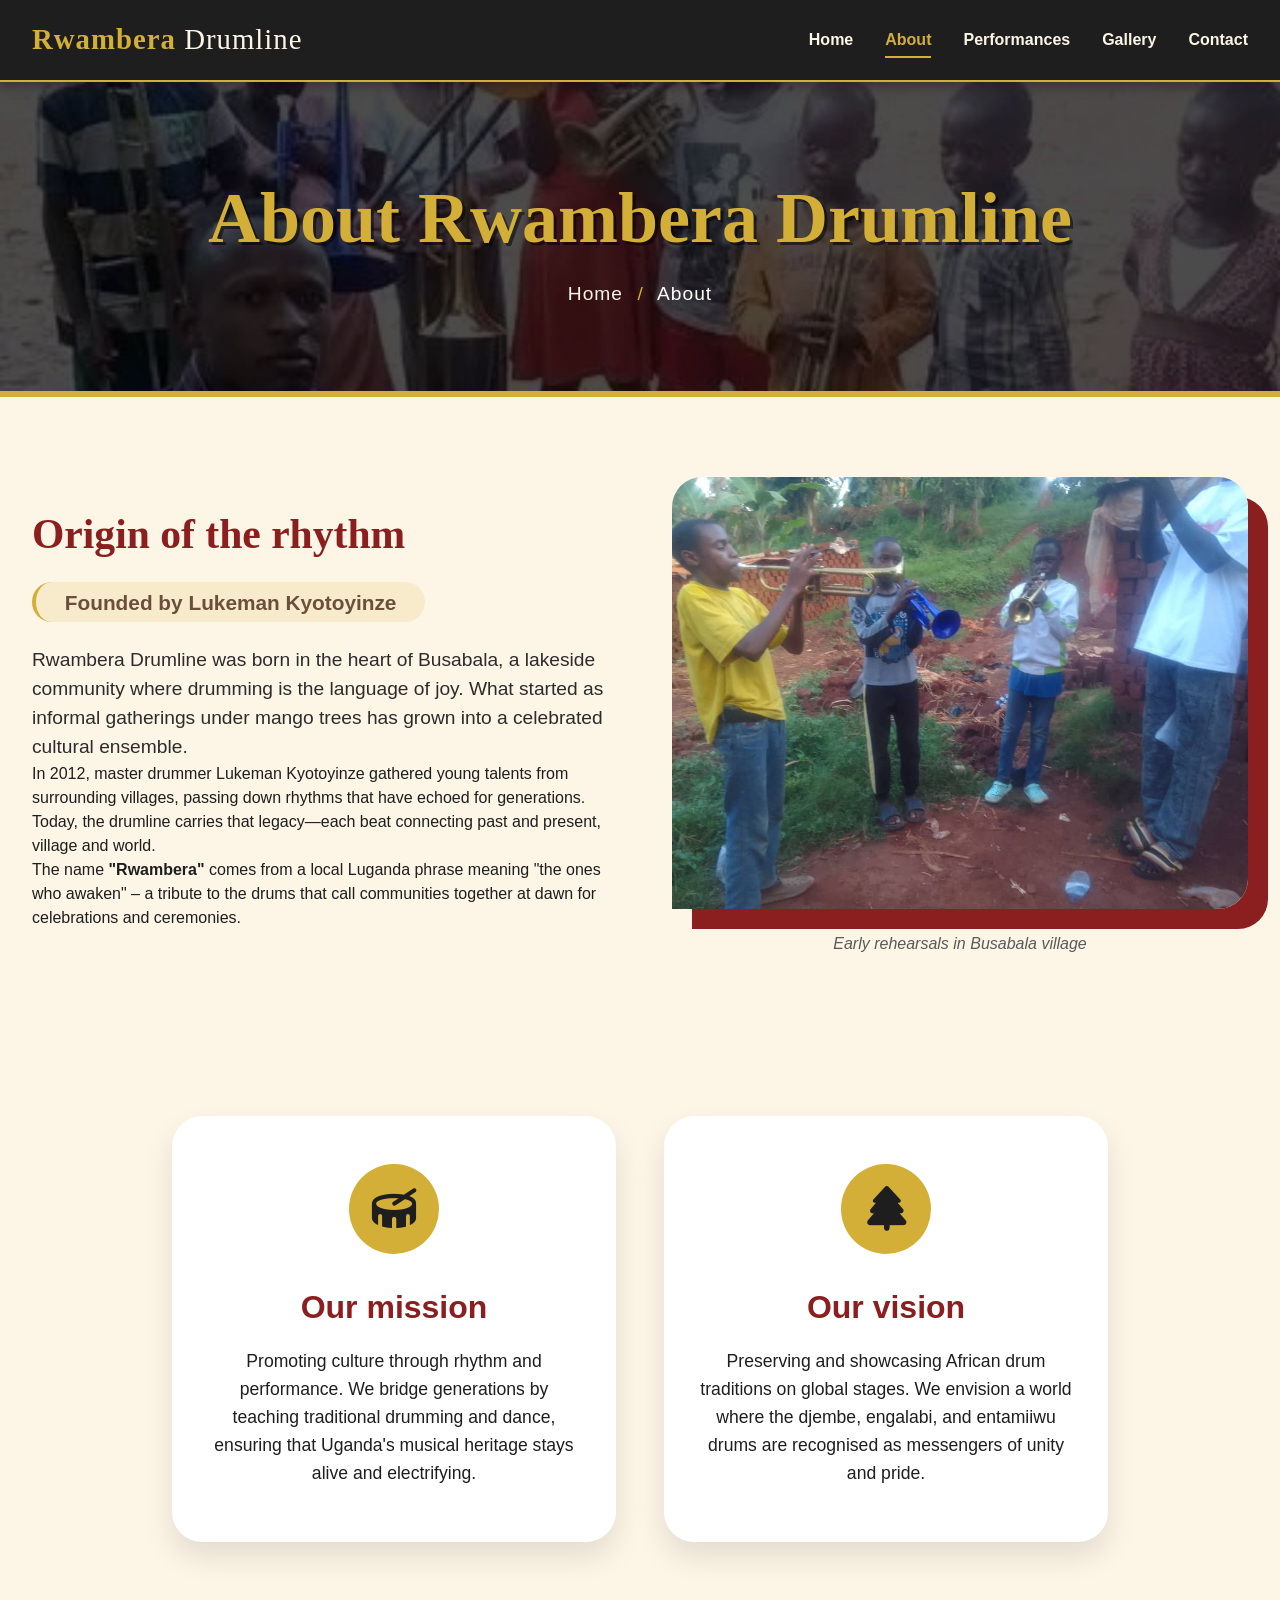
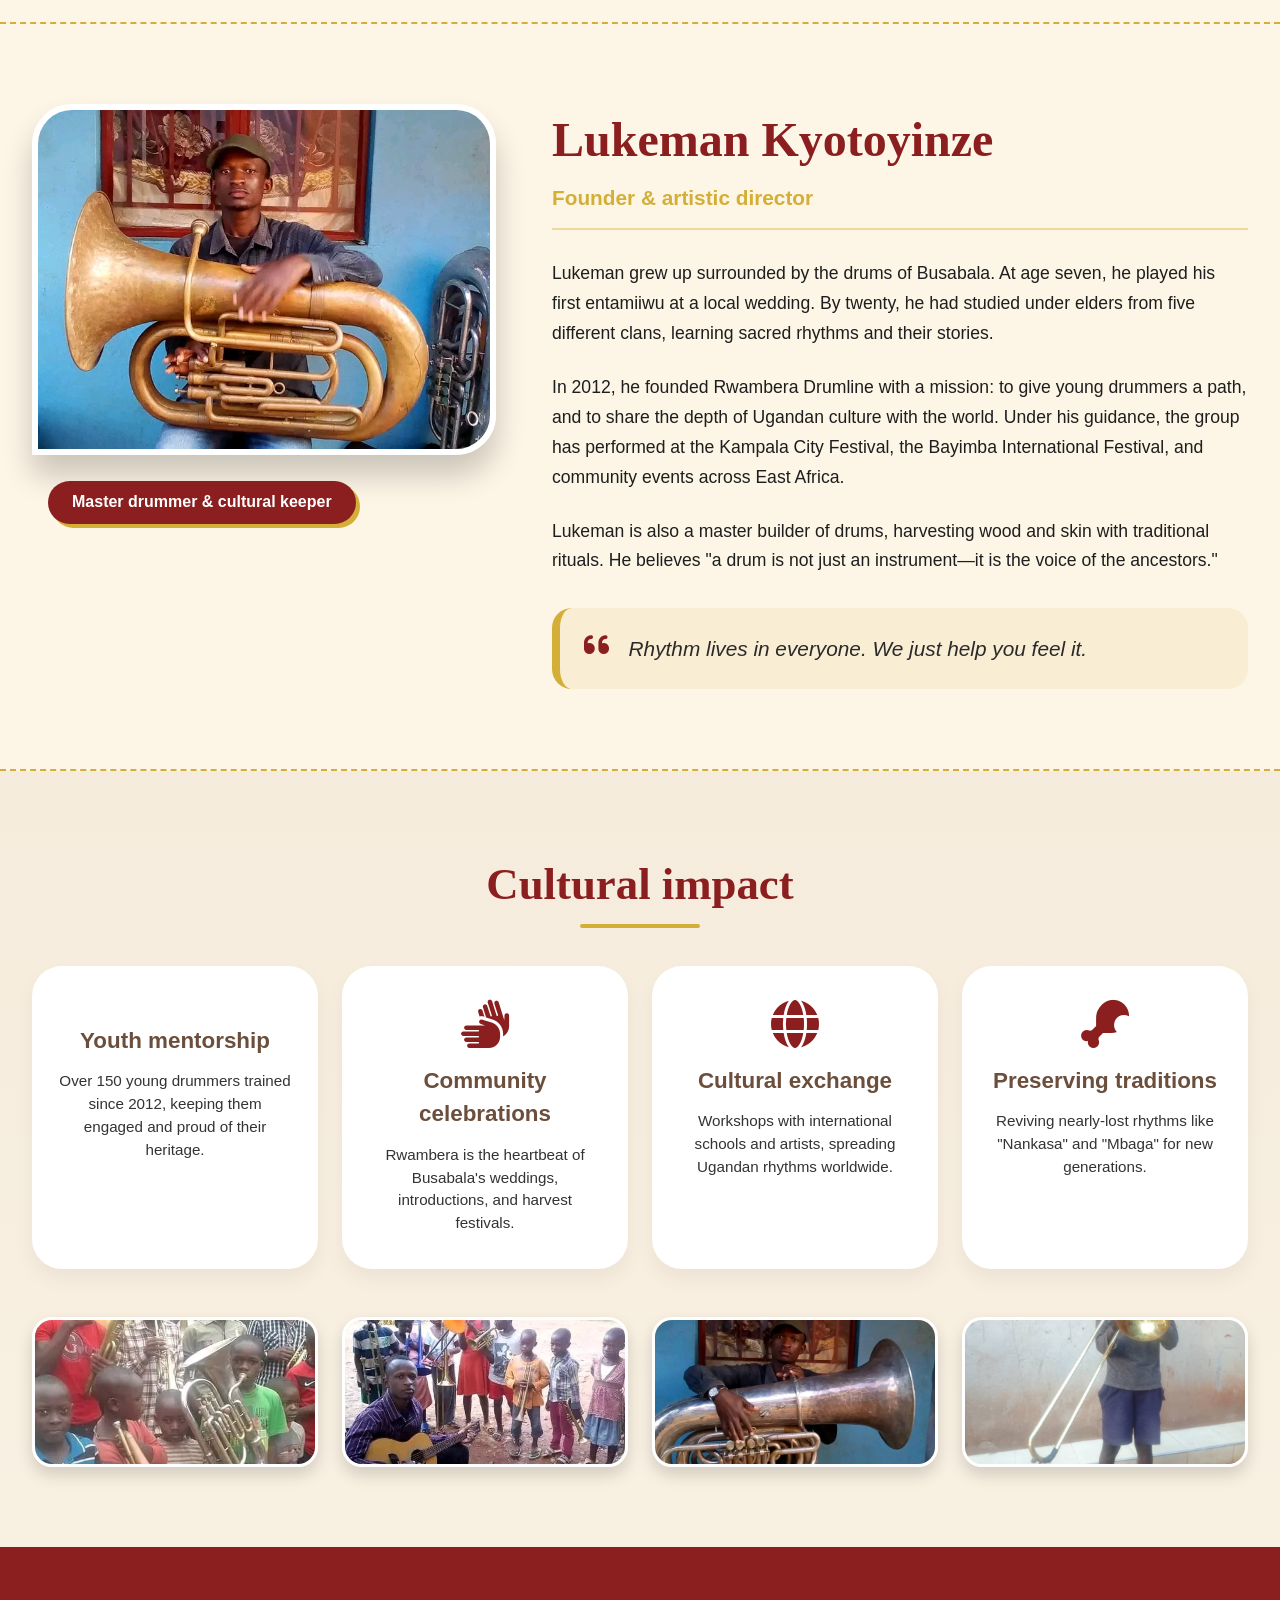
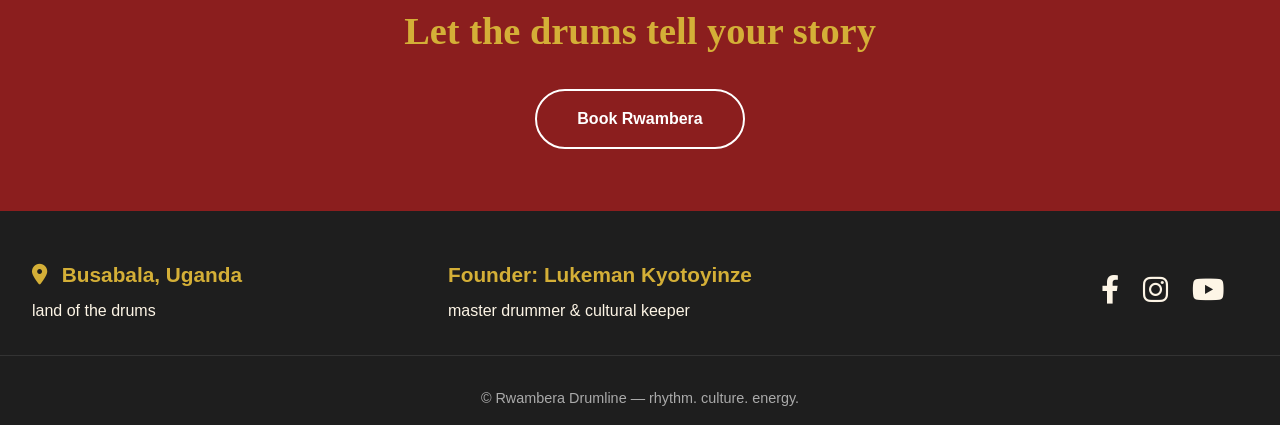
==== commit 2de7b615: "Update about.html" ====
--- a/about.html
+++ b/about.html
@@ -28,7 +28,7 @@
   </nav>
 
   <!-- ========== PAGE HEADER BANNER ========== -->
-  <section class="page-header" style="background-image: linear-gradient(rgba(0,0,0,0.7), rgba(0,0,0,0.7)), url('https://via.placeholder.com/1600x500/6b3f2a/ffd966?text=Drummers+silhouette+wide');">
+  <section class="page-header" style="background-image: linear-gradient(rgba(0,0,0,0.7), rgba(0,0,0,0.7)), url('img/image3.jpg');">
     <div class="container page-header-content">
       <h1 class="reveal-up">About Rwambera Drumline</h1>
       <div class="breadcrumb reveal-up">
@@ -48,7 +48,7 @@
         <p>The name <strong>"Rwambera"</strong> comes from a local Luganda phrase meaning "the ones who awaken" – a tribute to the drums that call communities together at dawn for celebrations and ceremonies.</p>
       </div>
       <div class="story-image reveal-right">
-        <img src="https://via.placeholder.com/600x500/8b5a2b/ffd966?text=Early+drummers+in+Busabala" alt="Early days of Rwambera">
+        <img src="img/image10.jpg" alt="Early days of Rwambera">
         <div class="image-caption">Early rehearsals in Busabala village</div>
       </div>
     </div>
@@ -80,7 +80,7 @@
   <section class="section founder-section">
     <div class="container founder-grid">
       <div class="founder-image reveal-left">
-        <img src="https://via.placeholder.com/500x600/4a1f1f/d4af37?text=Lukeman+Kyotoyinze" alt="Lukeman Kyotoyinze - founder">
+        <img src="img/lukeman.jpg" alt="Lukeman Kyotoyinze - founder">
         <div class="founder-badge">Master drummer & cultural keeper</div>
       </div>
       <div class="founder-bio reveal-right">
@@ -124,10 +124,10 @@
       </div>
       <!-- extra visual: impact image strip -->
       <div class="impact-strip">
-        <img src="https://via.placeholder.com/300x180/a0522d/ffd966?text=Festival+1" alt="festival" class="reveal-up">
-        <img src="https://via.placeholder.com/300x180/8b4513/ffd966?text=teaching+kids" alt="teaching" class="reveal-up">
-        <img src="https://via.placeholder.com/300x180/654321/ffd966?text=wedding+drummers" alt="wedding" class="reveal-up">
-        <img src="https://via.placeholder.com/300x180/9e6b3e/ffd966?text=cultural+event" alt="cultural" class="reveal-up">
+        <img src="img/image2.jpg" alt="festival" class="reveal-up">
+        <img src="img/image3.jpg" alt="teaching" class="reveal-up">
+        <img src="img/image7.jpg" alt="wedding" class="reveal-up">
+        <img src="img/image11.jpg" alt="cultural" class="reveal-up">
       </div>
     </div>
   </section>
@@ -136,7 +136,7 @@
   <section class="section cta cta-small" style="background: var(--deep-red); color: white;">
     <div class="container cta-content">
       <h3 class="reveal-up">Let the drums tell your story</h3>
-      <a href="/contact.html" class="btn btn-outline btn-light reveal-up">Book Rwambera</a>
+      <a href="contact.html" class="btn btn-outline btn-light reveal-up">Book Rwambera</a>
     </div>
   </section>
 
